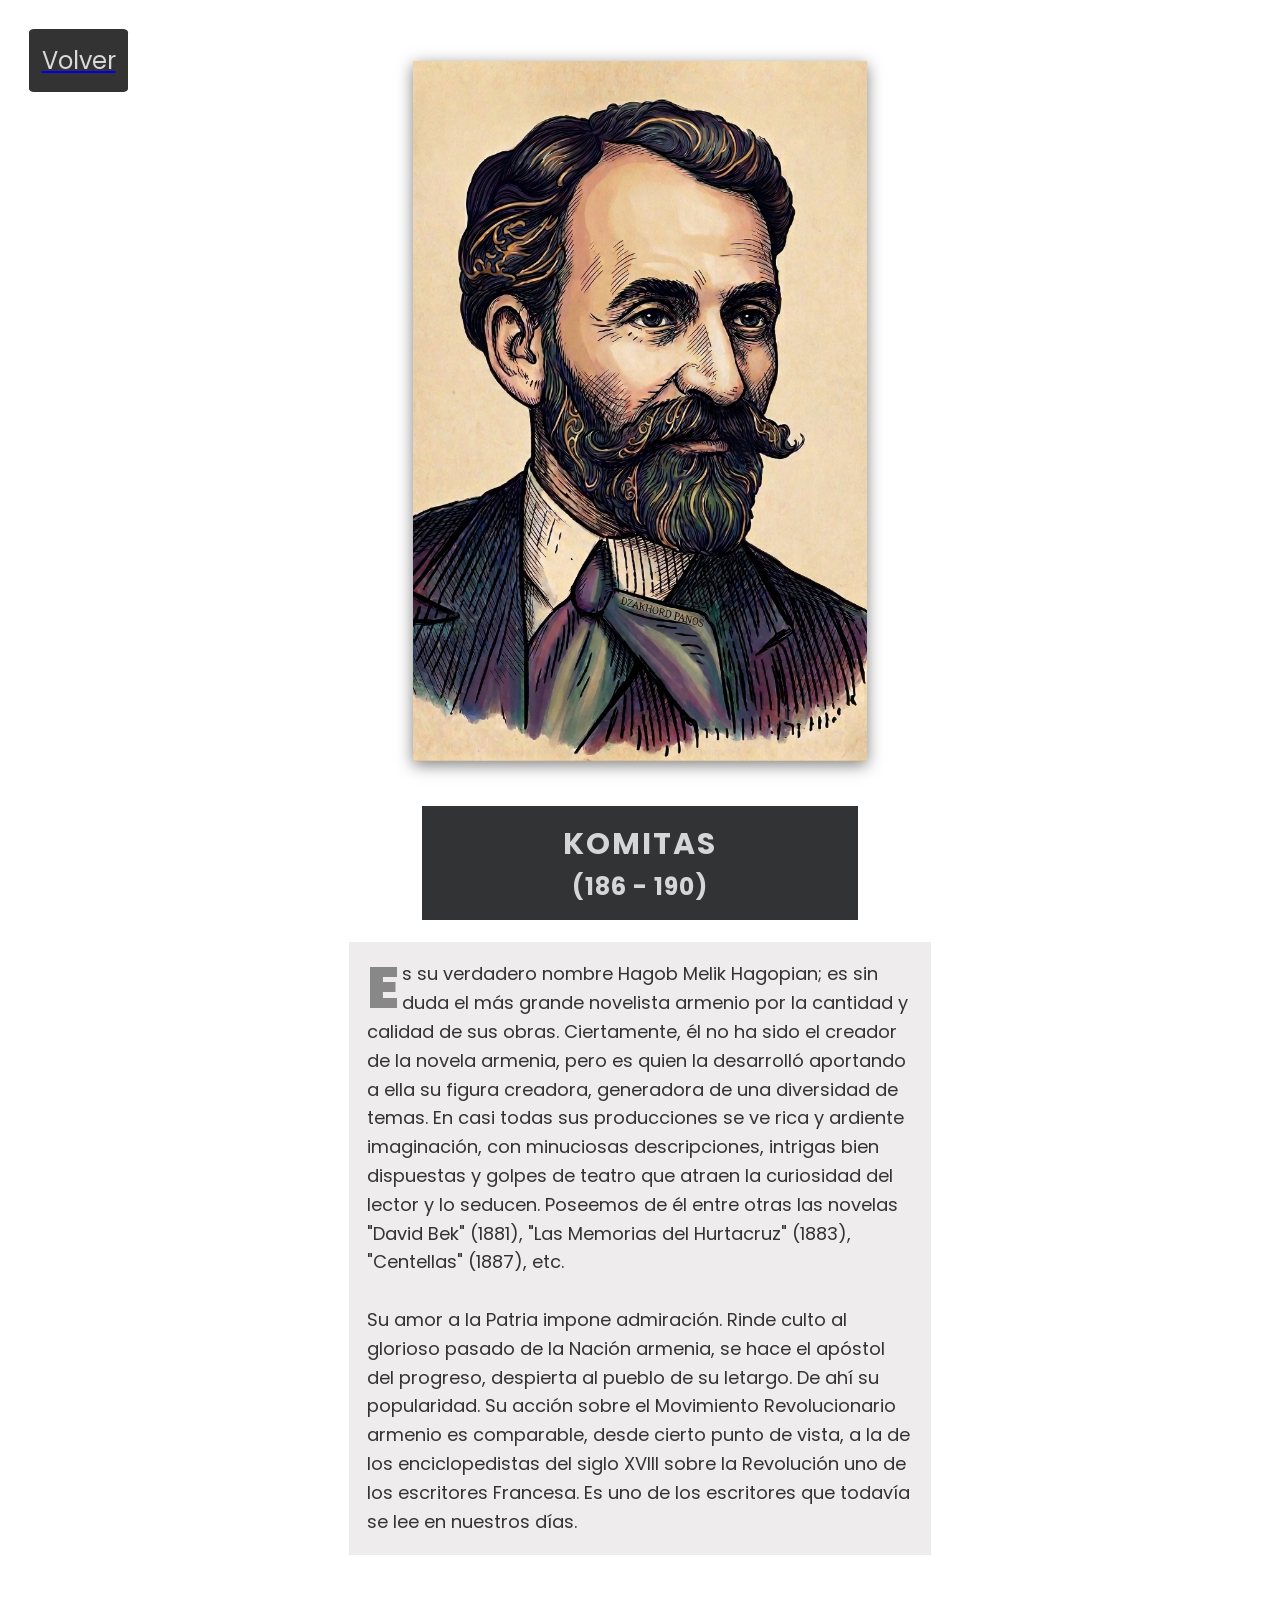
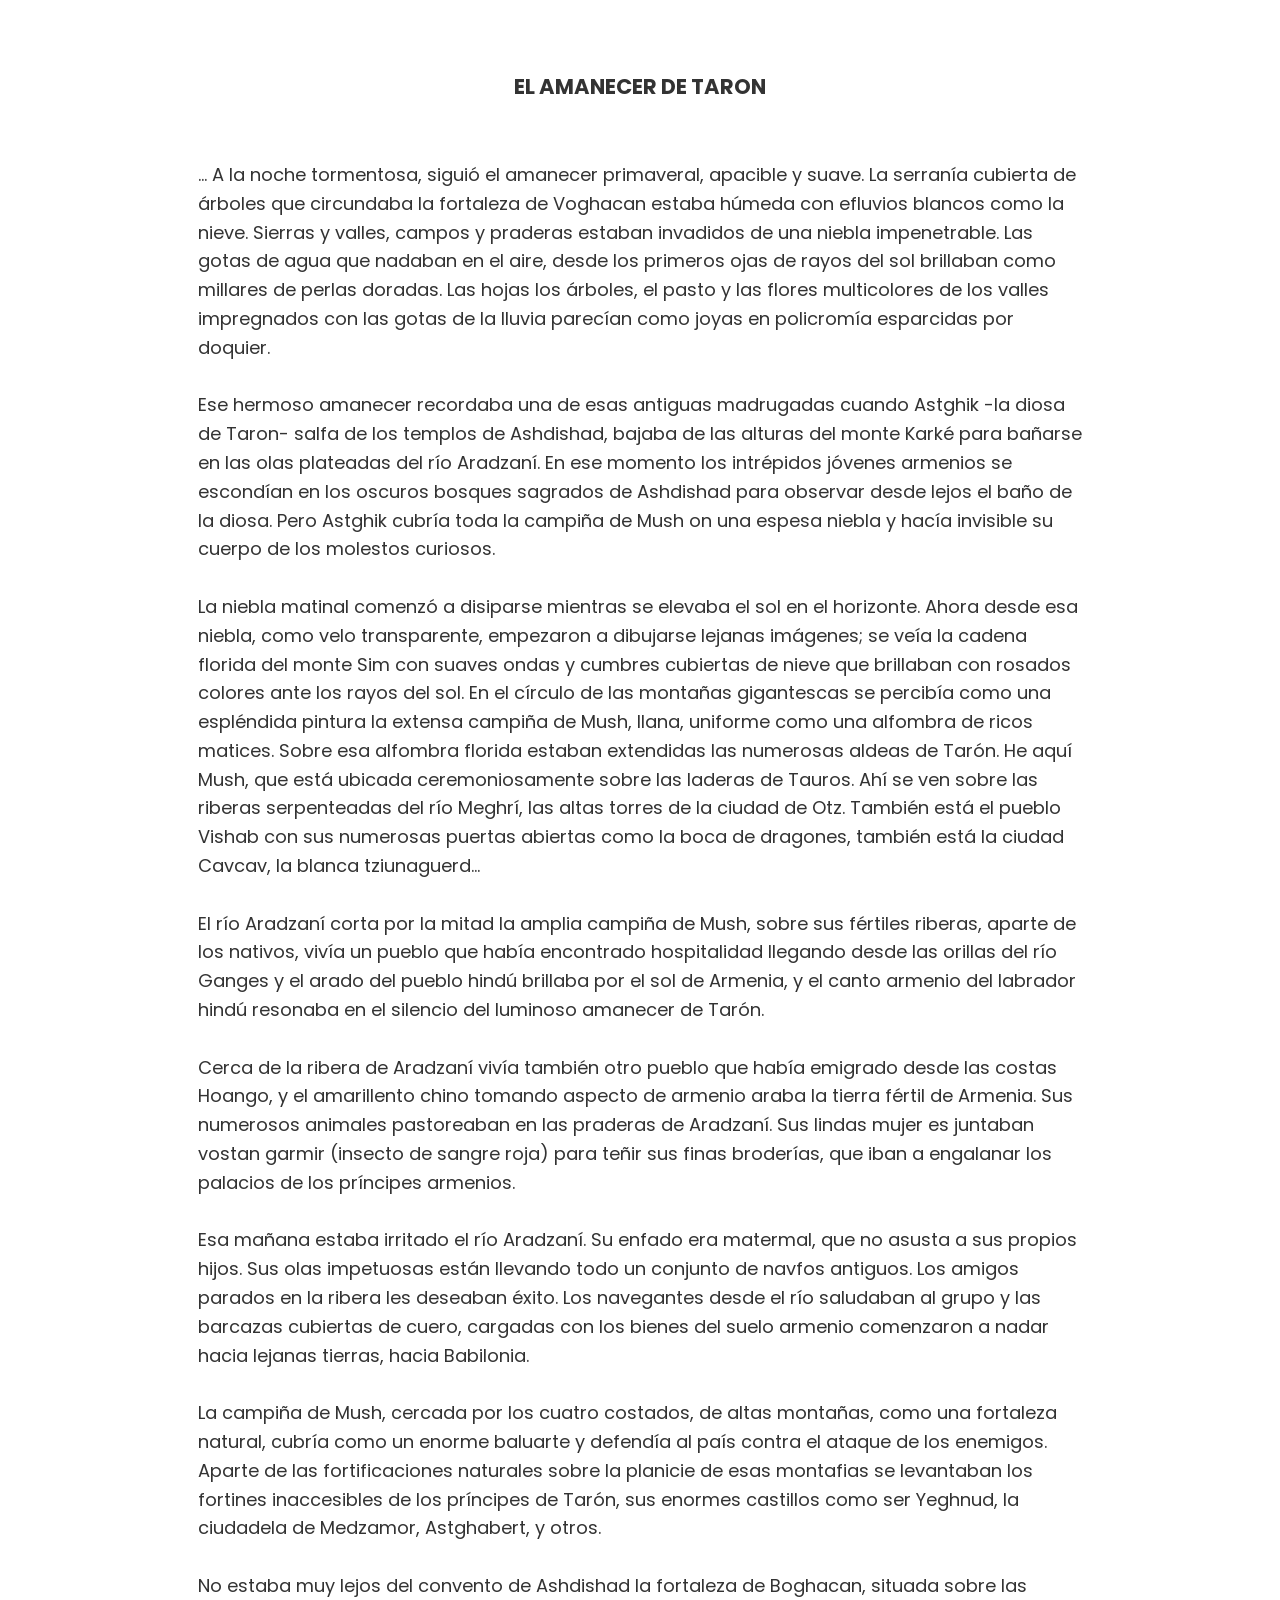
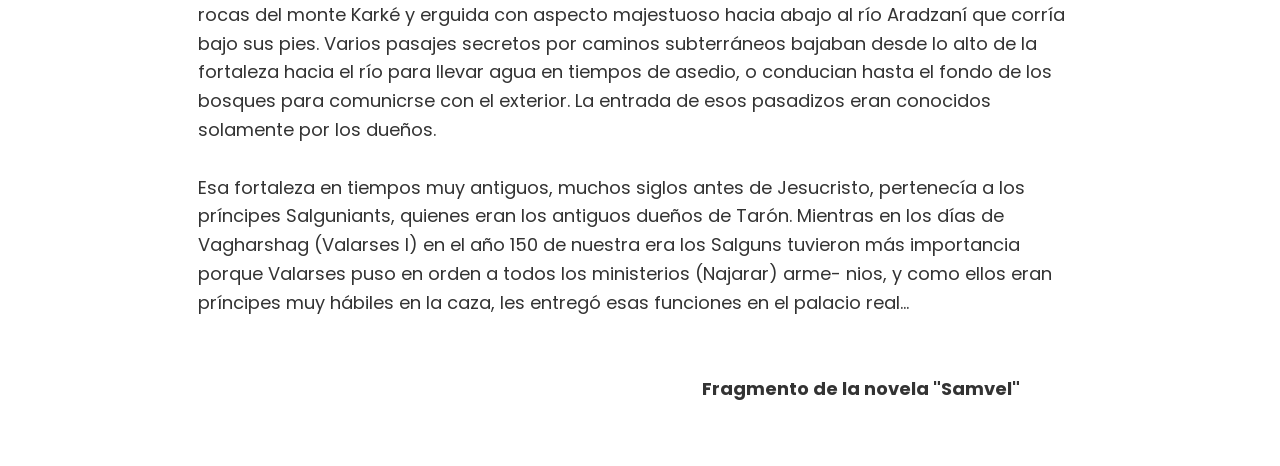
==== index-komitas.html @ c06954a5 "Add files via upload" ====
<!DOCTYPE html>
<html lang="en">
<head>
    <meta charset="UTF-8">
    <meta name="viewport" content="width=device-width, initial-scale=1.0">
    <title>Document</title>
    <link rel="stylesheet" href="style-komitas.css">
    <link rel="preconnect" href="https://fonts.googleapis.com">
<link rel="preconnect" href="https://fonts.gstatic.com" crossorigin>
<link href="https://fonts.googleapis.com/css2?family=EB+Garamond:ital,wght@0,400..800;
1,400..800&family=Google+Sans:ital,opsz,wght@0,17..18,400..700;1,17..18,400..700&family=Lato:ital,
wght@0,100;0,300;0,400;0,700;0,900;1,100;1,300;1,400;1,700;1,900&family=Oswald:wght@200..700&family=Passion+One:wght@400;700;900&family=Poppins:ital,wght@0,100;0,200;0,300;0,400;0,500;0,600;0,700;0,800;0,900;1,100;1,200;1,300;1,400;1,500;1,600;1,700;1,800;1,900&display=swap" rel="stylesheet">
</head>
<body>
    
<main>

    <div class="main-container">

                    <div class="container-return">

                         <div class="return"><a href="index.html"><p>Volver</p></a></div>

                    </div>

                 <div class="subtontainer">

                
            
                    <div class="main-picture">

                        <img src="img/Hovannes_Tumanian.jpg" alt="">

                    </div>


                    <div class="main-tittle">

                        <div class="main-tittle-center"><h1>KOMITAS</h1></div> 
                        <div class="main-tittle-center"><h3><span>(186 - 190)</span> </h3></div>

                    </div>

                
                    <div class="main-text">


                             <p>Es su verdadero nombre Hagob Melik Hagopian; es sin duda el más grande novelista armenio
                                 por la cantidad y calidad de sus obras. Ciertamente, él no ha sido el creador de la
                                  novela armenia, pero es quien la desarrolló aportando a ella su figura creadora, generadora
                                de una diversidad de temas. En casi todas sus producciones se ve rica y ardiente imaginación,
                                con minuciosas descripciones, intrigas bien dispuestas y golpes de teatro que atraen la
                                 curiosidad del lector y lo seducen. Poseemos de él entre otras las novelas "David Bek" (1881),
                                "Las Memorias del Hurtacruz" (1883), "Centellas" (1887), etc. <br><br>Su amor a la Patria impone
                                admiración. Rinde culto al glorioso pasado de la Nación armenia, se hace el apóstol del
                                progreso, despierta al pueblo de su letargo. De ahí su popularidad. Su acción sobre el Movimiento
                                 Revolucionario armenio es comparable, desde cierto punto de vista, a la de los enciclopedistas
                                del siglo XVIII sobre la Revolución uno de los escritores Francesa. Es uno de los escritores que
                                 todavía se lee en nuestros días.</p>

                    </div>       

            </div> 

            <div class="text"><h3>EL AMANECER DE TARON</h3><br><br>
                
            <p>... A la noche tormentosa, siguió el amanecer primaveral, apacible y suave. La serranía cubierta de
                 árboles que circundaba la fortaleza de Voghacan estaba húmeda con efluvios blancos como la nieve.
                  Sierras y valles, campos y praderas estaban invadidos de una niebla impenetrable. Las gotas de
                   agua que nadaban en el aire, desde los primeros ojas de rayos del sol brillaban como millares
                    de perlas doradas. Las hojas los árboles, el pasto y las flores multicolores de los valles
                     impregnados con las gotas de la lluvia parecían como joyas en policromía esparcidas por
                      doquier.<br><br> 
                    Ese hermoso amanecer recordaba una de esas antiguas madrugadas cuando Astghik -la
                     diosa de Taron- salfa de los templos de Ashdishad, bajaba de las alturas del monte
                      Karké para bañarse en las olas plateadas del río Aradzaní. En ese momento los
                       intrépidos jóvenes armenios se escondían en los oscuros bosques sagrados de
                        Ashdishad para observar desde lejos el baño de la diosa. Pero Astghik cubría toda
                         la campiña de Mush on una espesa niebla y hacía invisible su cuerpo de los
                          molestos curiosos.<br><br>
                        La niebla matinal comenzó a disiparse mientras se elevaba el sol en el horizonte.
                         Ahora desde esa niebla, como velo transparente, empezaron a dibujarse lejanas
                          imágenes; se veía la cadena florida del monte Sim con suaves ondas y cumbres
                           cubiertas de nieve que brillaban con rosados colores ante los rayos del sol.
                            En el círculo de las montañas gigantescas se percibía como una espléndida
                             pintura la extensa campiña de Mush, llana, uniforme como una alfombra de
                              ricos matices. Sobre esa alfombra florida estaban extendidas las numerosas
                               aldeas de Tarón. He aquí Mush, que está ubicada ceremoniosamente sobre las
                                laderas de Tauros. Ahí se ven sobre las riberas serpenteadas del río
                                 Meghrí, las altas torres de la ciudad de Otz. También está el pueblo
                                  Vishab con sus numerosas puertas abiertas como la boca de dragones,
                                   también está la ciudad Cavcav, la blanca tziunaguerd...<br><br>
                                   El río Aradzaní corta por la mitad la amplia campiña de Mush, sobre
                                    sus fértiles riberas, aparte de los nativos, vivía un pueblo que había
                                     encontrado hospitalidad llegando desde las orillas del río Ganges
                                      y el arado del pueblo hindú brillaba por el sol de Armenia, y el
                                       canto armenio del labrador hindú resonaba en el silencio del
                                        luminoso amanecer de Tarón.<br><br>
                                        Cerca de la ribera de Aradzaní vivía también otro pueblo que había
                                         emigrado desde las costas Hoango, y el amarillento chino tomando
                                          aspecto de armenio araba la tierra fértil de Armenia. Sus numerosos
                                           animales pastoreaban en las praderas de Aradzaní. Sus lindas mujer
                                           es juntaban vostan garmir (insecto de sangre roja) para teñir sus
                                            finas broderías, que iban a engalanar los palacios de los
                                             príncipes armenios.<br><br>
                                             Esa mañana estaba irritado el río Aradzaní. Su enfado era
                                              matermal, que no asusta a sus propios hijos. Sus olas
                                               impetuosas están llevando todo un conjunto de navfos
                                                antiguos. Los amigos parados en la ribera les deseaban
                                                 éxito. Los navegantes desde el río saludaban al grupo
                                                  y las barcazas cubiertas de cuero, cargadas con los
                                                   bienes del suelo armenio comenzaron a nadar hacia
                                                    lejanas tierras, hacia Babilonia.<br><br>
                                                    La campiña de Mush, cercada por los cuatro costados,
                                                     de altas montañas, como una fortaleza natural, cubría como
                                                      un enorme baluarte y defendía al país contra el ataque de
                                                       los enemigos. Aparte de las fortificaciones naturales
                                                        sobre la planicie de esas montafias se levantaban los fortines
                                                         inaccesibles de los príncipes de Tarón, sus enormes castillos
                                                          como ser Yeghnud, la ciudadela de Medzamor, Astghabert, y otros.<br><br>
                                                          No estaba muy lejos del convento de Ashdishad la fortaleza de Boghacan,
                                                           situada sobre las rocas del monte Karké y erguida con aspecto majestuoso
                                                            hacia abajo al río Aradzaní que corría bajo sus pies. Varios pasajes
                                                             secretos por caminos subterráneos bajaban desde lo alto de la fortaleza
                                                              hacia el río para llevar agua en tiempos de asedio, o conducian hasta
                                                               el fondo de los bosques para comunicrse con el exterior. La entrada de
                                                                esos pasadizos eran conocidos solamente por los dueños.<br><br>
                                                                Esa fortaleza en tiempos muy antiguos, muchos siglos antes de Jesucristo,
                                                                 pertenecía a los príncipes Salguniants, quienes eran los antiguos dueños de Tarón.
                                                                  Mientras en los días de Vagharshag (Valarses I) en el año 150 de nuestra era los
                                                                   Salguns tuvieron más importancia porque Valarses puso en orden a todos los
                                                                    ministerios (Najarar) arme- nios, y como ellos eran príncipes muy hábiles en la
                                                                     caza, les entregó esas funciones en el palacio real...
                                                                    </p><br><br>
                                                                    <h5>Fragmento de la novela "Samvel"</h5>
            </div>

    </div>


       
</main>

</body>
</html>
---- style-komitas.css ----
* {
    margin: 0;
    padding: 0;
    box-sizing: border-box;
}

body {
font-family: "Poppins", sans-serif;
  font-weight: 400;
  font-style: normal;    color: #333;
    line-height: 1.6;
}

.main-container {
                display: flex;
                flex-direction: row;
                flex-wrap: wrap;
               justify-content: center;
                align-items: center;
                padding: 1%;
                margin: 1%;
                }

.subtontainer{display: flex;
                flex-direction: row;
                flex-wrap: wrap;
                justify-content: center;
                align-items: center;
                padding: 3%;
                margin: 3%;
                width: 80%;
                height: 40%;
                }

.main-picture { width: 50%;
                height: 700px;
                margin: 3%;
                margin-top: -2%;
                 box-shadow: 0 4px 15px rgba(0, 0, 0, 0.5);
                  margin-top: -12%;      }


 .container-return{ width: 100%;
                    display: flex;
                    flex-direction: row;
                    flex-wrap: wrap;
                    justify-content: left;
                    align-items:flex-start;
                    
}

.return{width: 8%;
            background: #333;
            color: #d9d9d9;
            padding: 1%;
            margin: 0.3%;
        text-align: center;
        border-radius: 5%;
        
        }



 .return  p{ text-decoration: none;
              color: #d9d9d9;
            font-size: 24px;}

.main-picture img{ width: 100%;
                   height: 100%;
                   object-fit: cover;
                   object-position: center;
                   
                   
  
               }



.main-tittle{ 
            width: 48%;
            
            
          /*  background: rgba(173, 165, 123, 0.8);*/
            background: #313335;
            color: rgba(255, 255, 255, 0.8); 
            padding: 1.5%;
            margin: 0.5%;
            margin-top: 2%;
            margin-bottom: 2%;
             
            display: flex;
            flex-direction: column;
            flex-wrap: wrap;
            justify-content: center;
            align-items: center;
            
        }

        .main-tittle .main-tittle-center h1  {
            font-size: 30px;
            letter-spacing: 2px;
            text-align: center;}

                    .main-tittle .main-tittle-center h3  {
            font-size: 24px;
            letter-spacing: 1px;
            text-align: center;}
       
 .main-text{
          width: 64%;
          background: rgb(172, 160, 160, 0.2);
          padding: 2%;
          margin: 0.5%;
         
          
         
 }
 .main-text p{font-size: 18px;
              line-height: 1.6;
            }      
            
           .main-text p::first-letter {
  font-size: 3.6rem;     
  font-weight: 900;      
  float: left;           
  margin-right: 3px;    
  line-height: 1;        
  color: #888888;        
}

.text{ width: 72%;
  font-size: 18px;
  line-height: 1.6;
  margin: 3%;
  display: flex;
            flex-direction: column;
            flex-wrap: wrap;
            justify-content: center;
            align-items: center;
}
.text h5{text-align: center;
          font-size: 18px;}

  .text h5{margin-left: 50%;
          font-size: 18px;}      
            

@media (max-width: 1200px){
    .main-container {
                display: flex;
                flex-direction: row;
                flex-wrap: wrap;
               justify-content: center;
                align-items: center;
                padding: 1%;
                margin: 1%;
                }

.subtontainer{display: flex;
                flex-direction: row;
                flex-wrap: wrap;
                justify-content: center;
                align-items: center;
                padding: 3%;
                margin: 3%;
                width: 80%;
                height: 40%;
                }
 .container-return{ width: 100%;
                    display: flex;
                    flex-direction: row;
                    flex-wrap: wrap;
                    justify-content: left;
                    align-items:flex-start;
                    
}

.return{width: 18%;
            background: #333;
            color: #d9d9d9;
            padding: 1%;
            margin: 1%;
        text-align: center;
        border-radius: 5%;
        
        }



 .return  p{ text-decoration: none;
              color: #d9d9d9;
            font-size: 24px;}

.main-picture { width: 100%;
                height: 500px;
                margin: 3%;
                margin-top: 1%;
               
                
                            box-shadow: 0 4px 15px rgba(0, 0, 0, 0.5);

             
             }

.main-picture img{ width: 100%;
                   height: 100%;
                   object-fit: cover;
                   object-position: center;
  
               }



.main-tittle{ 
            width: 48%;
            
            
          /*  background: rgba(173, 165, 123, 0.8);*/
            background: #313335;
            color: rgba(255, 255, 255, 0.8); 
            padding: 2%;
            margin: 0.5%;
            margin-top: 1%;
            margin-bottom: 1%;
             
            display: flex;
            flex-direction: column;
            flex-wrap: wrap;
            justify-content: center;
            align-items: center;
            
        }

        .main-tittle .main-tittle-center h1  {
            font-size: 30px;
            letter-spacing: 2px;
            text-align: center;}

                    .main-tittle .main-tittle-center h3  {
            font-size: 24px;
            letter-spacing: 1px;
            text-align: center;}
       
 .main-text{
          width: 64%;
          background: rgb(172, 160, 160, 0.2);
          padding: 2%;
          margin: 0.5%;
         
          
         
 }
 .main-text p{font-size: 18px;
              line-height: 1.6;
            }      
            
           .main-text p::first-letter {
  font-size: 3.6rem;    /* Tamaño mucho más grande */
  font-weight: 900;     /* Le damos la "fuerza" que buscabas antes */
  float: left;          /* Hace que el texto rodee a la letra */
  margin-right: 3px;   /* Espacio entre la letra grande y el resto */
  line-height: 1;       /* Ajusta la altura para que no empuje todo el párrafo */
  color: #888888;       /* Puedes usar el azul de tu logo */
}

.text{ width: 72%;
  font-size: 18px;
  line-height: 1.6;
  margin: 5%;
  display: flex;
            flex-direction: column;
            flex-wrap: wrap;
            justify-content: center;
            align-items: center;
}
.text h5{text-align: center;
          font-size: 18px;}

  .text h5{margin-left: 75%;
          font-size: 18px;}      
            
  }

  
  @media (max-width: 999px){
    .main-container {
                display: flex;
                flex-direction: row;
                flex-wrap: wrap;
               justify-content: center;
                align-items: center;
                padding: 1%;
                margin: 1%;
                }

.subtontainer{display: flex;
                flex-direction: row;
                flex-wrap: wrap;
                justify-content: center;
                align-items: center;
                padding: 3%;
                margin: 3%;
                width: 80%;
                height: 40%;
                }

                 .container-return{ width: 100%;
                    display: flex;
                    flex-direction: row;
                    flex-wrap: wrap;
                    justify-content: left;
                    align-items:flex-start;
                    
}

.return{width: 18%;
            background: #333;
            color: #d9d9d9;
            padding: 1%;
            margin: 1%;
        text-align: center;
        border-radius: 5%;
        
        }



 .return  p{ text-decoration: none;
              color: #d9d9d9;
            font-size: 24px;}


.main-picture { width: 100%;
                height: 500px;
                margin: 3%;
                margin-top: 1%;
               
                
                            box-shadow: 0 4px 15px rgba(0, 0, 0, 0.5);

             
             }

.main-picture img{ width: 100%;
                   height: 100%;
                   object-fit: cover;
                   object-position: center;
  
               }



.main-tittle{ 
            width: 72%;
            
            
            background: rgba(173, 165, 123, 0.8);
            background: #313335;
            color: rgba(255, 255, 255, 0.8); 
            padding: 2%;
            margin: 0.5%;
            margin-top: 2%;
            margin-bottom: 2%;
             
            display: flex;
            flex-direction: column;
            flex-wrap: wrap;
            justify-content: center;
            align-items: center;
            
        }

        .main-tittle .main-tittle-center h1  {
            font-size: 30px;
            letter-spacing: 2px;
            text-align: center;}

                    .main-tittle .main-tittle-center h3  {
            font-size: 24px;
            letter-spacing: 1px;
            text-align: center;}
       
 .main-text{
          width: 92%;
          background: rgb(172, 160, 160, 0.2);
          padding: 4%;
          margin: 0.5%;
          margin-top: 5%;
         
          
         
 }
 .main-text p{font-size: 18px;
              line-height: 1.6;
            }      
            
           .main-text p::first-letter {
  font-size: 3.6rem;    
  font-weight: 900;     
  float: left;          
  margin-right: 3px;   
  line-height: 1;       
  color: #888888;       
}

.text{ width: 72%;
  font-size: 18px;
  line-height: 1.6;
  margin: 5%;
  display: flex;
            flex-direction: column;
            flex-wrap: wrap;
            justify-content: center;
            align-items: center;
}
.text h5{text-align: center;
          font-size: 18px;}

  .text h5{margin-left: 0%;
          font-size: 18px;}      
            
  }
  
  

@media (max-width: 680px){
    .main-container {
                display: flex;
                flex-direction: row;
                flex-wrap: wrap;
               justify-content: center;
                align-items: center;
                padding: 1%;
                margin: 1%;
                }

.subtontainer{display: flex;
                flex-direction: row;
                flex-wrap: wrap;
                justify-content: center;
                align-items: center;
                padding: 3%;
                margin: 3%;
                width: 80%;
                height: 40%;
                }
 .container-return{ width: 100%;
                    display: flex;
                    flex-direction: row;
                    flex-wrap: wrap;
                    justify-content: left;
                    align-items:flex-start;
                    
}

.return{width: 18%;
            background: #333;
            color: #d9d9d9;
            padding: 1%;
            margin: 1%;
        text-align: center;
        border-radius: 5%;
        
        }



 .return  p{ text-decoration: none;
              color: #d9d9d9;
            font-size: 24px;}

.main-picture { width: 100%;
                height: 500px;
                margin: 3%;
                margin-top: 1%;
               
                
                            box-shadow: 0 4px 15px rgba(0, 0, 0, 0.5);

             
             }

.main-picture img{ width: 100%;
                   height: 100%;
                   object-fit: cover;
                   object-position: center;
  
               }



.main-tittle{ 
            width: 72%;
            
            
          /*  background: rgba(173, 165, 123, 0.8);*/
            background: #313335;
            color: rgba(255, 255, 255, 0.8); 
            padding: 5%;
            margin: 2%;
            margin-top: 3%;
            margin-bottom: 6%;
             
            display: flex;
            flex-direction: column;
            flex-wrap: wrap;
            justify-content: center;
            align-items: center;
            
        }

        .main-tittle .main-tittle-center h1  {
            font-size: 32px;
            letter-spacing: 2px;
            text-align: center;}

                    .main-tittle .main-tittle-center h3  {
            font-size: 24px;
            letter-spacing: 1px;
            text-align: center;}
       
 .main-text{
          width: 86%;
          background: rgb(172, 160, 160, 0.2);
          padding: 5%;
          margin: 3%;
         
          
         
 }
 .main-text p{font-size: 18px;
              line-height: 1.6;
            }      
            
           .main-text p::first-letter {
  font-size: 3.6rem;    /* Tamaño mucho más grande */
  font-weight: 900;     /* Le damos la "fuerza" que buscabas antes */
  float: left;          /* Hace que el texto rodee a la letra */
  margin-right: 3px;   /* Espacio entre la letra grande y el resto */
  line-height: 1;       /* Ajusta la altura para que no empuje todo el párrafo */
  color: #888888;       /* Puedes usar el azul de tu logo */
}

.text{ width: 72%;
  font-size: 18px;
  line-height: 1.6;
  margin: 5%;
  display: flex;
            flex-direction: column;
            flex-wrap: wrap;
            justify-content: center;
            align-items: center;
}
.text h5{text-align: center;
          font-size: 18px;}

  .text h5{margin-left: 5%;
          font-size: 18px;}      
            
  }

@media (max-width: 480px){
       .main-container {
                display: flex;
                flex-direction: row;
                flex-wrap: wrap;
               justify-content: center;
                align-items: center;
                padding: 1%;
                margin: 1%;
                }

.subtontainer{display: flex;
                flex-direction: row;
                flex-wrap: wrap;
                justify-content: center;
                align-items: center;
                padding: 3%;
                margin: 3%;
                width: 98%;
                height: 40%;
                }
 .container-return{ width: 100%;
                    display: flex;
                    flex-direction: row;
                    flex-wrap: wrap;
                    justify-content: left;
                    align-items:flex-start;
                    
}

.return{width: 18%;
            background: #333;
            color: #d9d9d9;
            padding: 1%;
            margin: 1%;
        text-align: center;
        border-radius: 5%;
        
        }



 .return  p{ text-decoration: none;
              color: #d9d9d9;
            font-size: 18px;}

.main-picture { width: 100%;
                height: 400px;
                margin: 3%;
                margin-top: 1%;
               
                
                            box-shadow: 0 4px 15px rgba(0, 0, 0, 0.5);

             
             }

.main-picture img{ width: 100%;
                   height: 100%;
                   object-fit: cover;
                   object-position: center;
  
               }



.main-tittle{ 
            width: 80%;
            
            
          /*  background: rgba(173, 165, 123, 0.8);*/
            background: #313335;
            color: rgba(255, 255, 255, 0.8); 
            padding: 3%;
            margin: 1%;
            margin-top: 3%;
            margin-bottom: 6%;
             
            display: flex;
            flex-direction: column;
            flex-wrap: wrap;
            justify-content: center;
            align-items: center;
            
        }

        .main-tittle .main-tittle-center h1  {
            font-size: 24px;
            letter-spacing: 2px;
            text-align: center;}

                    .main-tittle .main-tittle-center h3  {
            font-size: 24px;
            letter-spacing: 1px;
            text-align: center;}


         .main-tittle   span {font-size: 20px;}
       
 .main-text{
          width: 96%;
          background: rgb(172, 160, 160, 0.2);
          padding: 6%;
          margin: 3%;
          margin-top: 8%;
         
          
         
 }
 .main-text p{font-size: 18px;
              line-height: 1.6;
            }      
            
           .main-text p::first-letter {
  font-size: 3.6rem;     
  font-weight: 700;      
  float: left;           
  margin-right: 3px;    
  line-height: 1;       
  color: #888888;        
}

.text{ width: 92%;
  font-size: 18px;
  line-height: 1.6;
  margin: 2%;
  margin-top: 12%;
  display: flex;
            flex-direction: column;
            flex-wrap: wrap;
            justify-content: center;
            align-items: center;
}
.text h5{text-align: center;
          font-size: 18px;}

  .text h5{margin-left: 1%;
          font-size: 18px;}      
            
  }
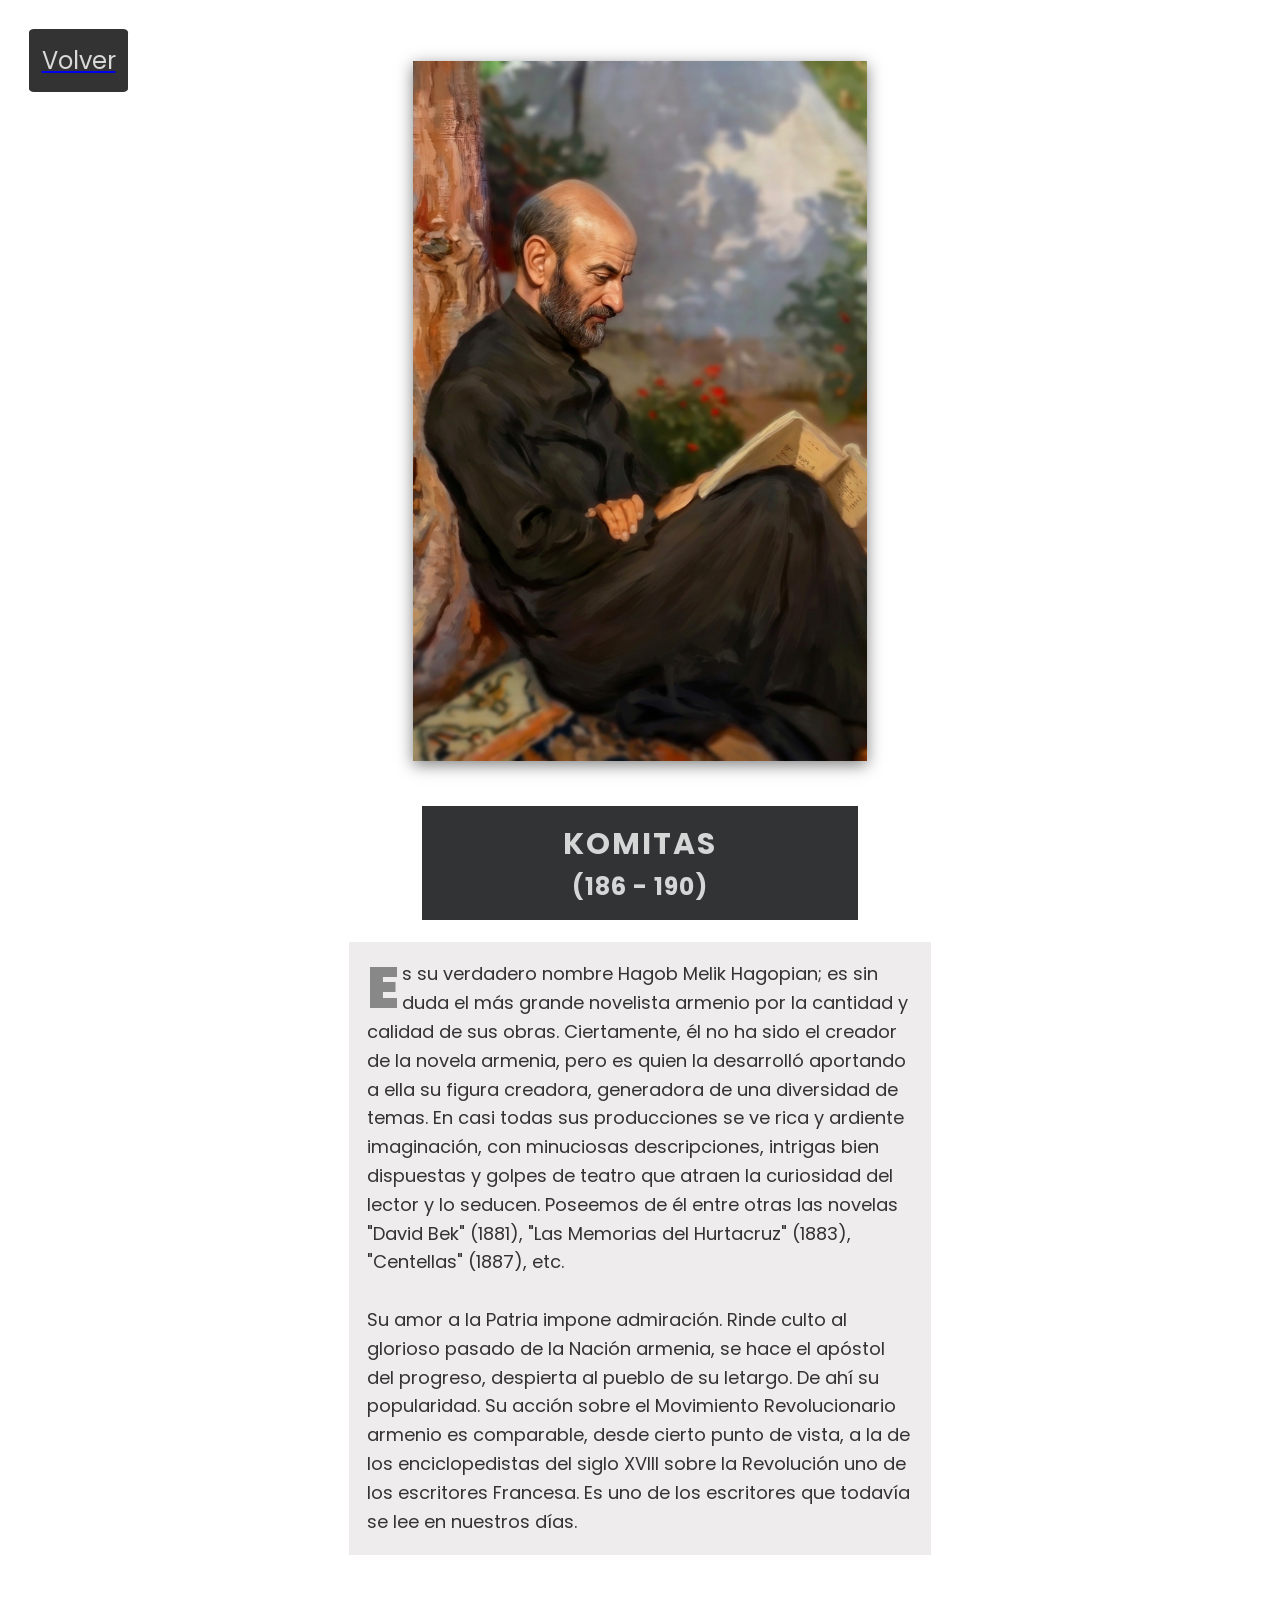
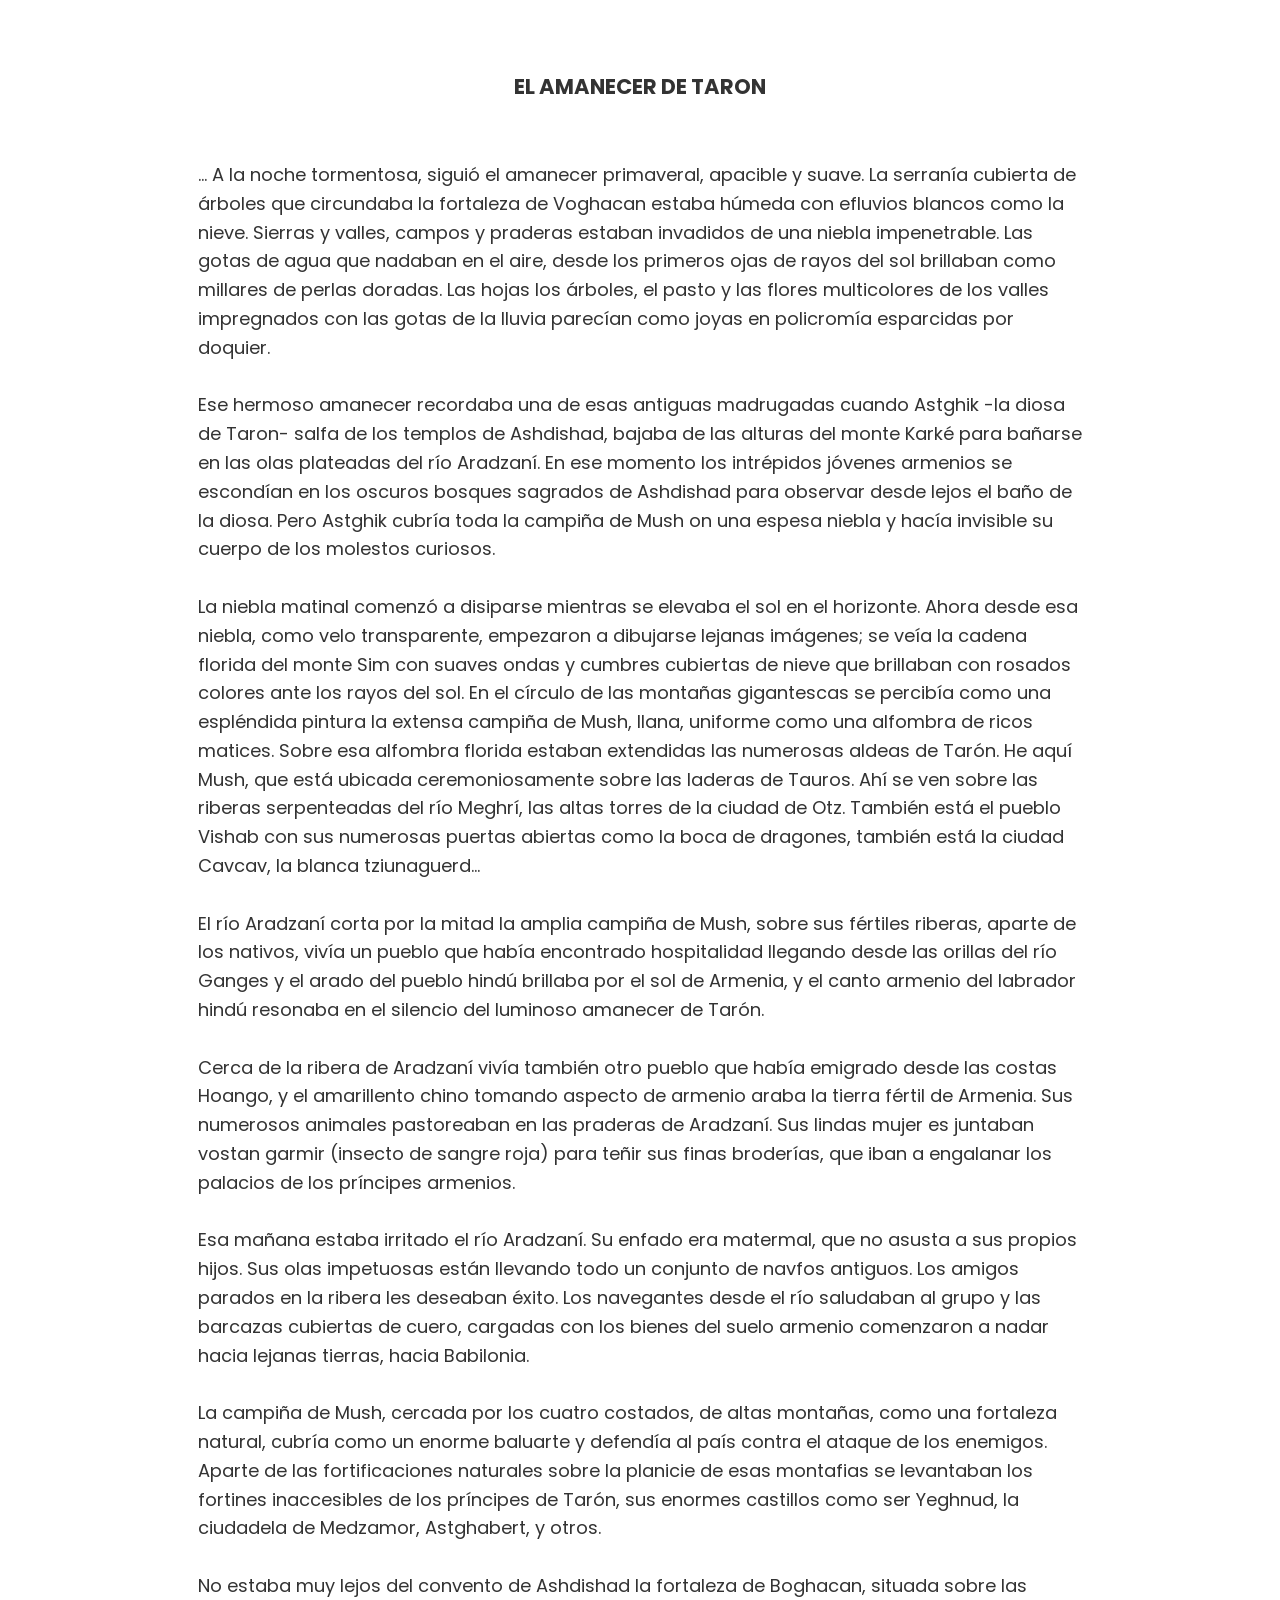
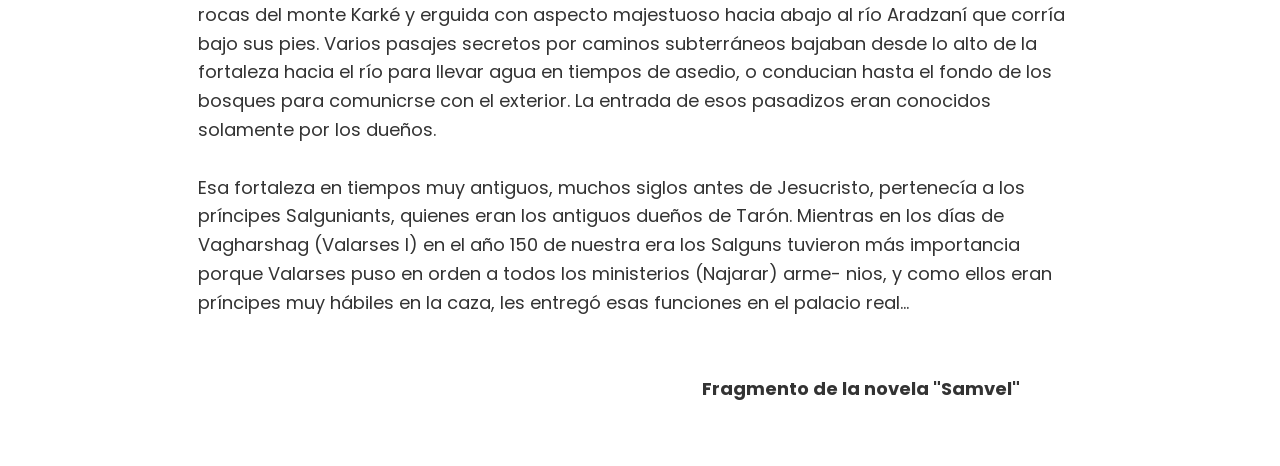
==== commit 50141f38: "Add files via upload" ====
--- a/index-komitas.html
+++ b/index-komitas.html
@@ -29,7 +29,7 @@
             
                     <div class="main-picture">
 
-                        <img src="img/Hovannes_Tumanian.jpg" alt="">
+                        <img src="img/Komitas.jpg" alt="">
 
                     </div>
 
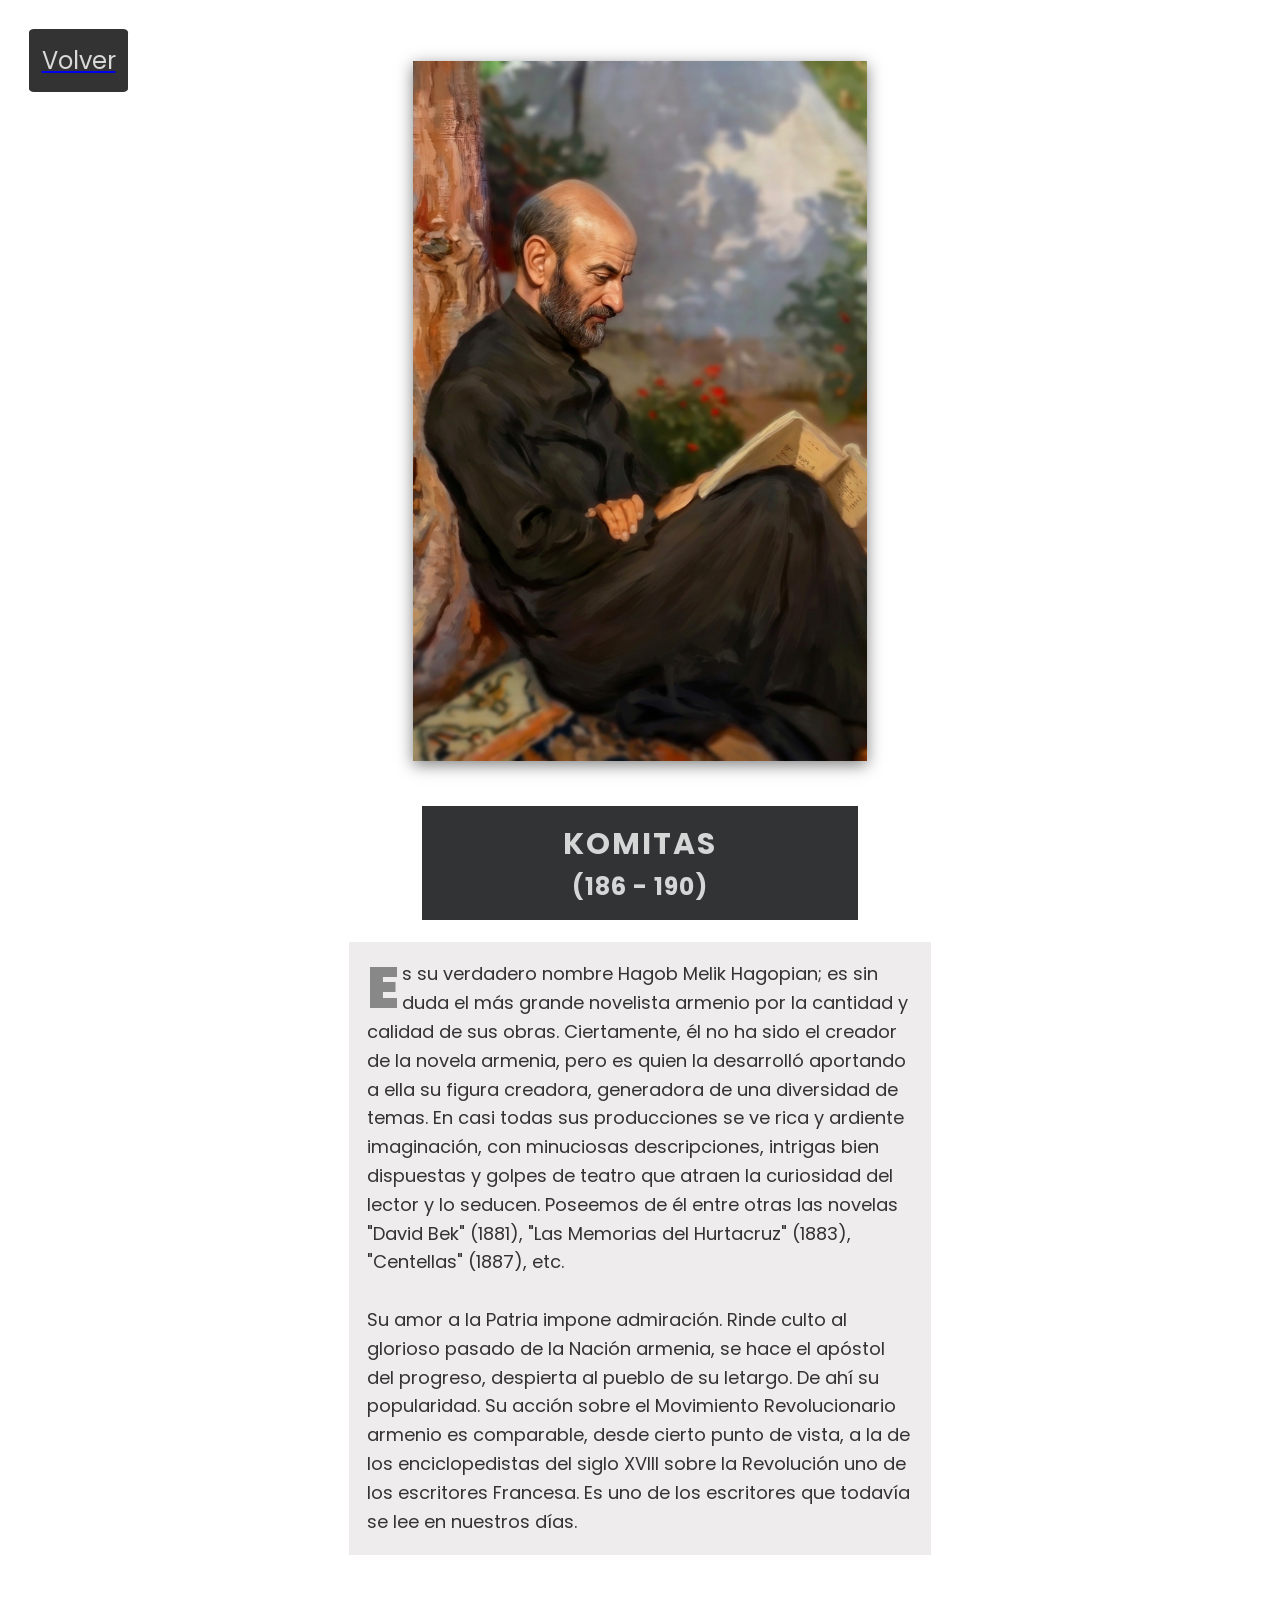
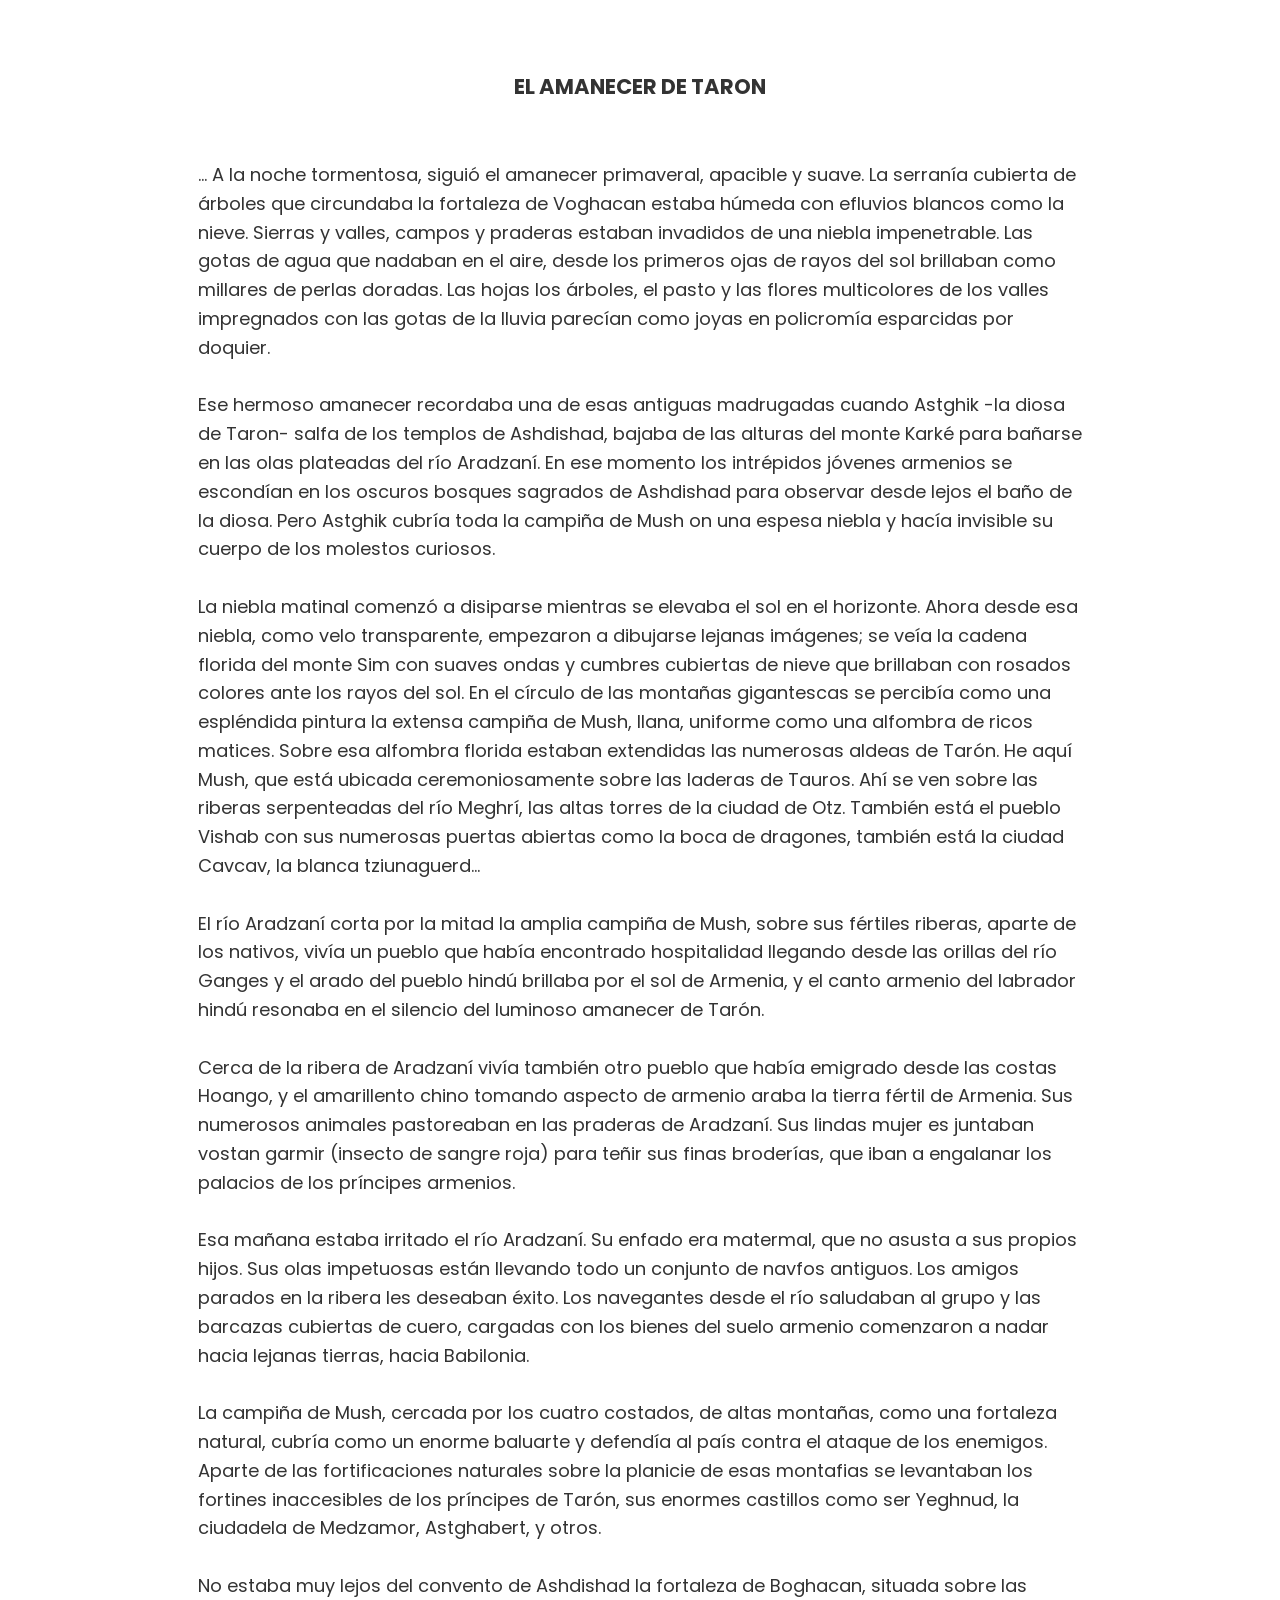
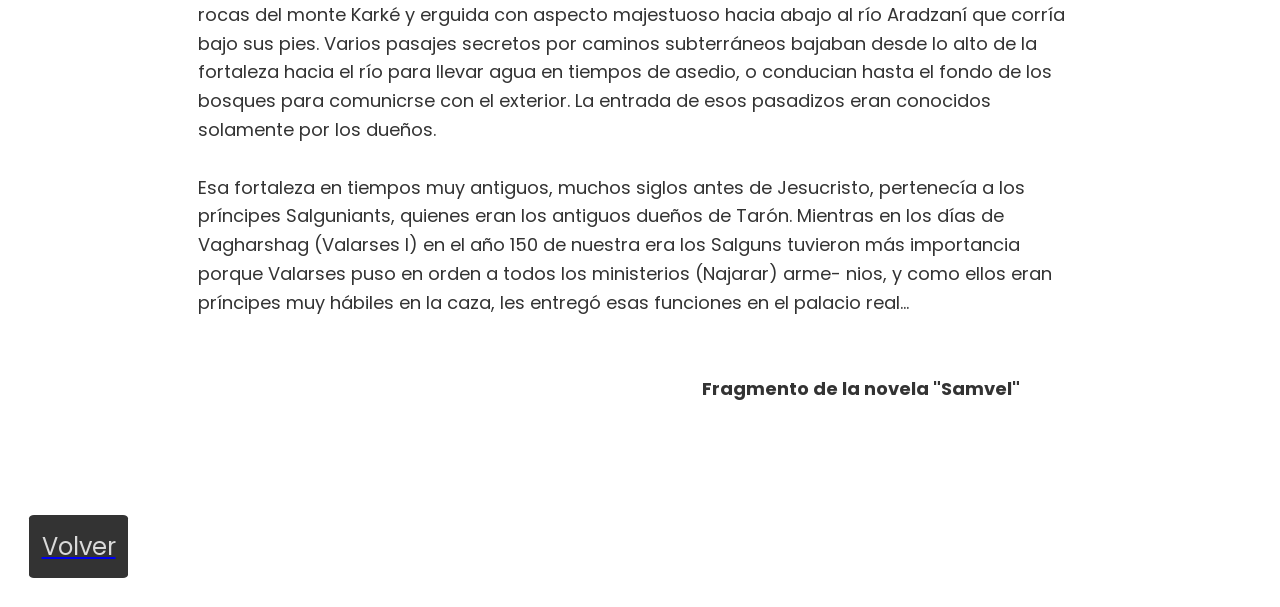
==== commit 2339093f: "Add files via upload" ====
--- a/index-komitas.html
+++ b/index-komitas.html
@@ -134,6 +134,12 @@
                                                                     </p><br><br>
                                                                     <h5>Fragmento de la novela "Samvel"</h5>
             </div>
+            
+                <div class="container-return">
+
+                         <div class="return"><a href="index.html"><p>Volver</p></a></div>
+
+                    </div>
 
     </div>
 
--- a/style-komitas.css
+++ b/style-komitas.css
@@ -142,7 +142,8 @@
           font-size: 18px;}
 
   .text h5{margin-left: 50%;
-          font-size: 18px;}      
+          font-size: 18px;
+        margin-bottom: 8%;}      
             
 
 @media (max-width: 1200px){
